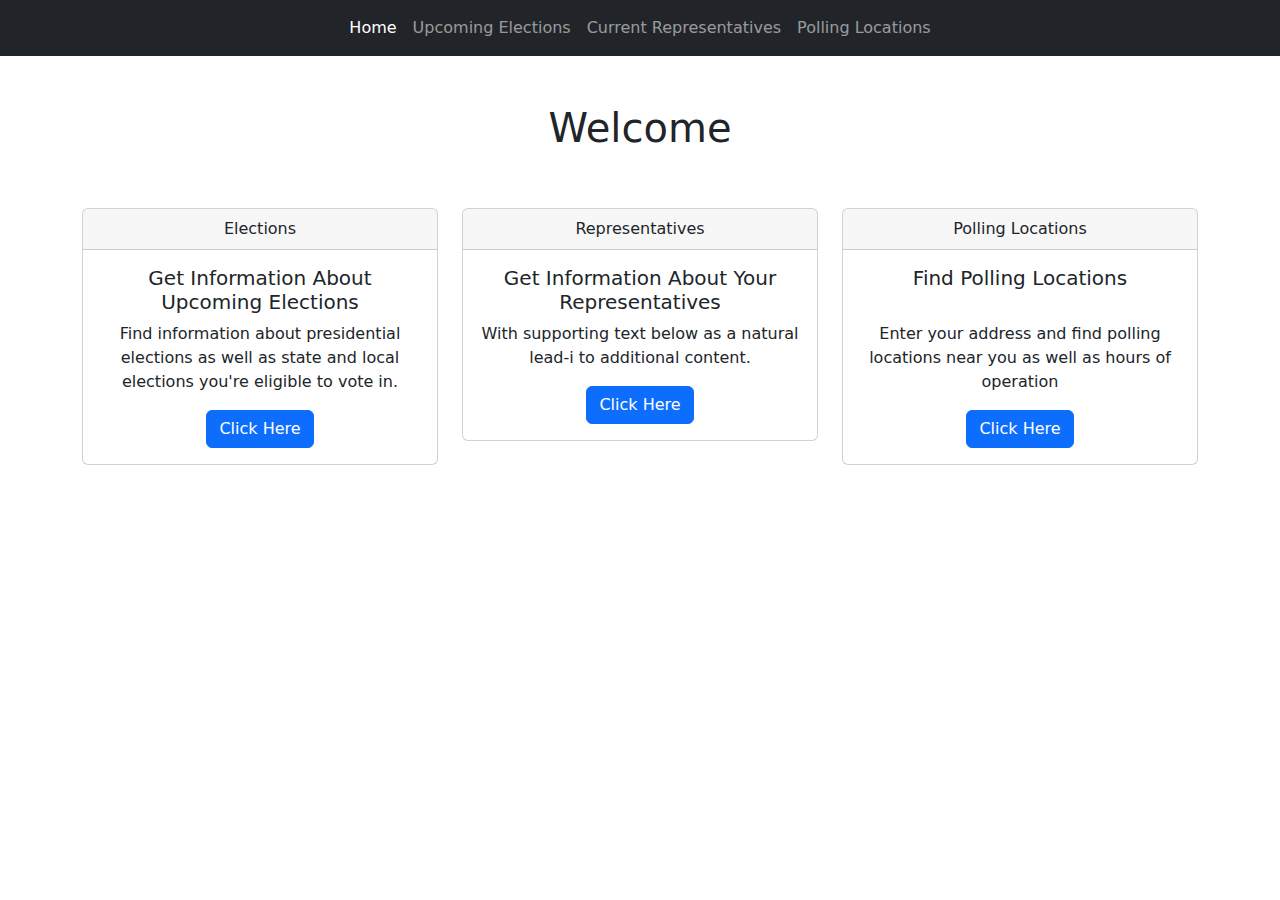
==== index.html @ c1dff25d "initial project commit" ====
<!DOCTYPE html>
<html lang="en">

<head>
	<meta charset="UTF-8">
	<meta http-equiv="X-UA-Compatible" content="IE=edge">
	<meta name="viewport" content="width=device-width, initial-scale=1.0">
	<link rel="stylesheet" type="text/css" href="css/bootstrap.min.css">
	<link rel="stylesheet" href="css/style.css">

	<script type="text/javascript" src="js/bootstrap.bundle.min.js"></script>

	<title>Welcome</title>
</head>

<body>
	<nav class="navbar navbar-expand-lg navbar-dark bg-dark">
		<div class="container-fluid">
			<button class="navbar-toggler" type="button" data-bs-toggle="collapse" data-bs-target="#navbarColor01"
				aria-controls="navbarColor01" aria-expanded="false" aria-label="Toggle navigation">
				<span class="navbar-toggler-icon"></span>
			</button>
			<div class="collapse navbar-collapse justify-content-center" id="navbarColor01">
				<ul class="navbar-nav mb-2 mb-lg-0">
					<li class="nav-item">
						<a class="nav-link active" aria-current="page" href="index.html">Home</a>
					</li>
					<li class="nav-item">
						<a class="nav-link" href="upcomingElections.html">Upcoming Elections</a>
					</li>
					<li class="nav-item">
						<a class="nav-link" href="representatives.html">Current Representatives</a>
					</li>
					<li class="nav-item">
						<a class="nav-link" href="#">Polling Locations</a>
					</li>
				</ul>
			</div>
		</div>
	</nav>

	<div class="container">
		<div class="mt-5">
			<div class="row">
				<div class="col text-center">
					<h1>Welcome</h1>
				</div>
			</div>
			<div class="row mt-5">
				<div class="col-sm-4">
					<div class="card text-center">
						<div class="card-header">Elections</div>
						<div class="card-body">
							<h5 class="card-title">Get Information About Upcoming Elections</h5>
							<p class="card-text">Find information about presidential elections as well as state and local elections you're eligible to vote in.</p>
							<a href="upcomingElections.html" class="btn btn-primary">Click Here</a>
						</div>
					</div>
				</div>
				<div class="col-sm-4">
					<div class="card text-center">
						<div class="card-header">Representatives</div>
						<div class="card-body">
							<h5 class="card-title">Get Information About Your Representatives</h5>
							<p class="card-text">With supporting text below as a natural lead-i to additional content.</p>
							<a href="representatives.html" class="btn btn-primary">Click Here</a>
						</div>
					</div>
				</div>
				<div class="col-sm-4">
					<div class="card text-center">
						<div class="card-header">Polling Locations</div>
						<div class="card-body">
							<h5 class="card-title">Find Polling Locations</h5>
							<br>
							<p class="card-text">Enter your address and find polling locations near you as well as hours of operation</p>
							<a href="#" class="btn btn-primary">Click Here</a>
						</div>
					</div>
				</div>
			</div>
		</div>
	</div>

</body>

</html>
---- css/style.css ----
.representativesTable {
    table-layout: fixed;
    word-wrap: break-word;
}

.socialMediaLink {
    color: inherit;
    padding: 5px;
}

.youtube {
    color: #ff0000
}

.facebook {
    color: #159ff9;
}

.twitter {
    color: #1e9bf0;
}
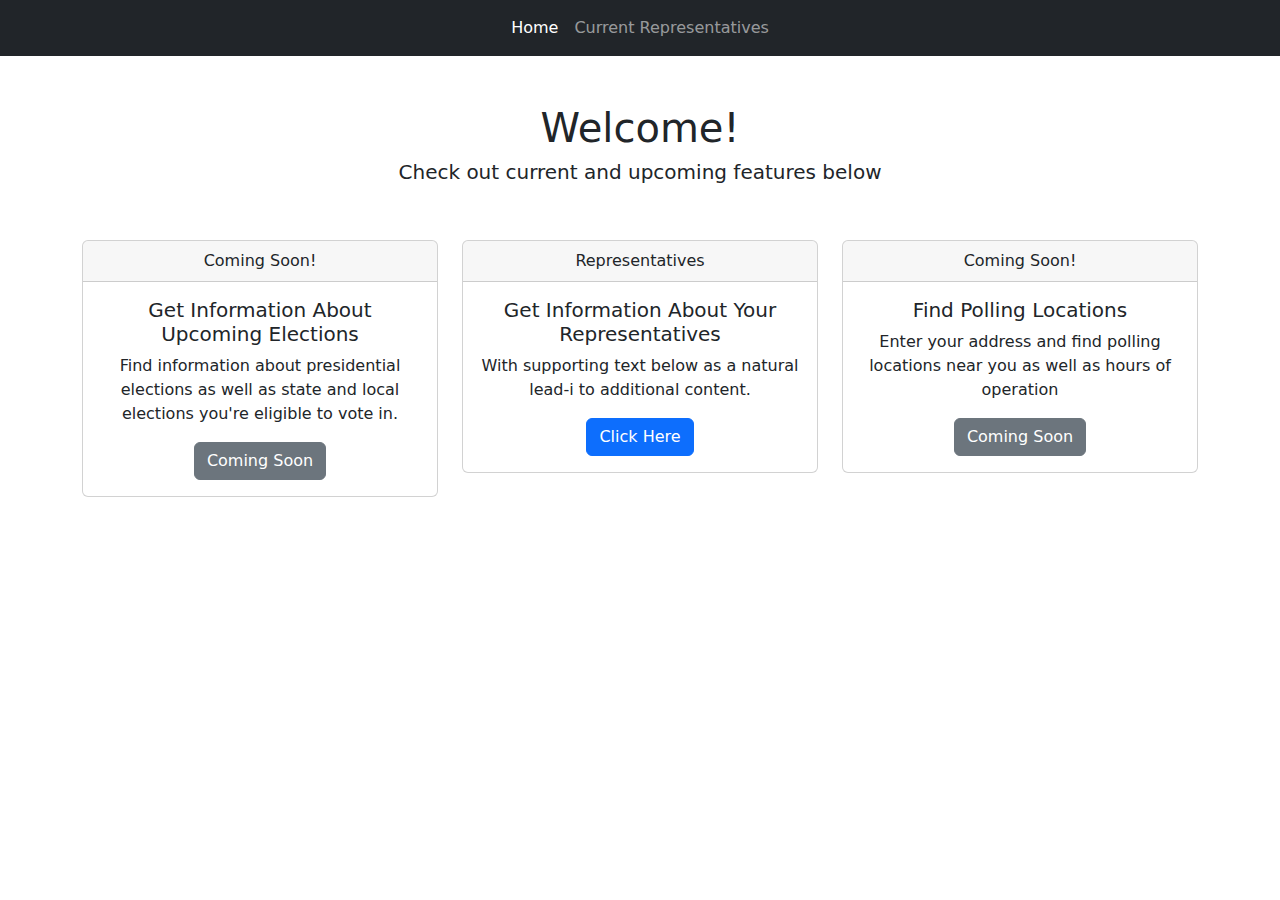
==== commit aad07db6: "- add fed, state, local filter - create clickable badges to navigate to desired rep level - remove u" ====
--- a/index.html
+++ b/index.html
@@ -25,15 +25,15 @@
 					<li class="nav-item">
 						<a class="nav-link active" aria-current="page" href="index.html">Home</a>
 					</li>
-					<li class="nav-item">
+					<!-- <li class="nav-item">
 						<a class="nav-link" href="upcomingElections.html">Upcoming Elections</a>
-					</li>
+					</li> -->
 					<li class="nav-item">
 						<a class="nav-link" href="representatives.html">Current Representatives</a>
 					</li>
-					<li class="nav-item">
+					<!-- <li class="nav-item">
 						<a class="nav-link" href="#">Polling Locations</a>
-					</li>
+					</li> -->
 				</ul>
 			</div>
 		</div>
@@ -43,17 +43,19 @@
 		<div class="mt-5">
 			<div class="row">
 				<div class="col text-center">
-					<h1>Welcome</h1>
+					<h1>Welcome!</h1>
+					<h5>Check out current and upcoming features below</h5>
 				</div>
 			</div>
 			<div class="row mt-5">
 				<div class="col-sm-4">
 					<div class="card text-center">
-						<div class="card-header">Elections</div>
+						<div class="card-header">Coming Soon!</div>
 						<div class="card-body">
 							<h5 class="card-title">Get Information About Upcoming Elections</h5>
 							<p class="card-text">Find information about presidential elections as well as state and local elections you're eligible to vote in.</p>
-							<a href="upcomingElections.html" class="btn btn-primary">Click Here</a>
+							<!-- <a href="upcomingElections.html" class="btn btn-primary">Click Here</a> -->
+							<a href="#" class="btn btn-secondary">Coming Soon</a>
 						</div>
 					</div>
 				</div>
@@ -69,12 +71,12 @@
 				</div>
 				<div class="col-sm-4">
 					<div class="card text-center">
-						<div class="card-header">Polling Locations</div>
+						<div class="card-header">Coming Soon!</div>
 						<div class="card-body">
 							<h5 class="card-title">Find Polling Locations</h5>
-							<br>
 							<p class="card-text">Enter your address and find polling locations near you as well as hours of operation</p>
-							<a href="#" class="btn btn-primary">Click Here</a>
+							<!-- <a href="#" class="btn btn-primary">Click Here</a> -->
+							<a href="#" class="btn btn-secondary">Coming Soon</a>
 						</div>
 					</div>
 				</div>
--- a/css/style.css
+++ b/css/style.css
@@ -18,4 +18,15 @@
 
 .twitter {
     color: #1e9bf0;
-}+}
+
+.repsButton[aria-expanded="true"] {
+    background-color: #198754;
+}
+
+#btn-back-to-top {
+    position: fixed;
+    bottom: 20px;
+    right: 20px;
+    display: none;
+  }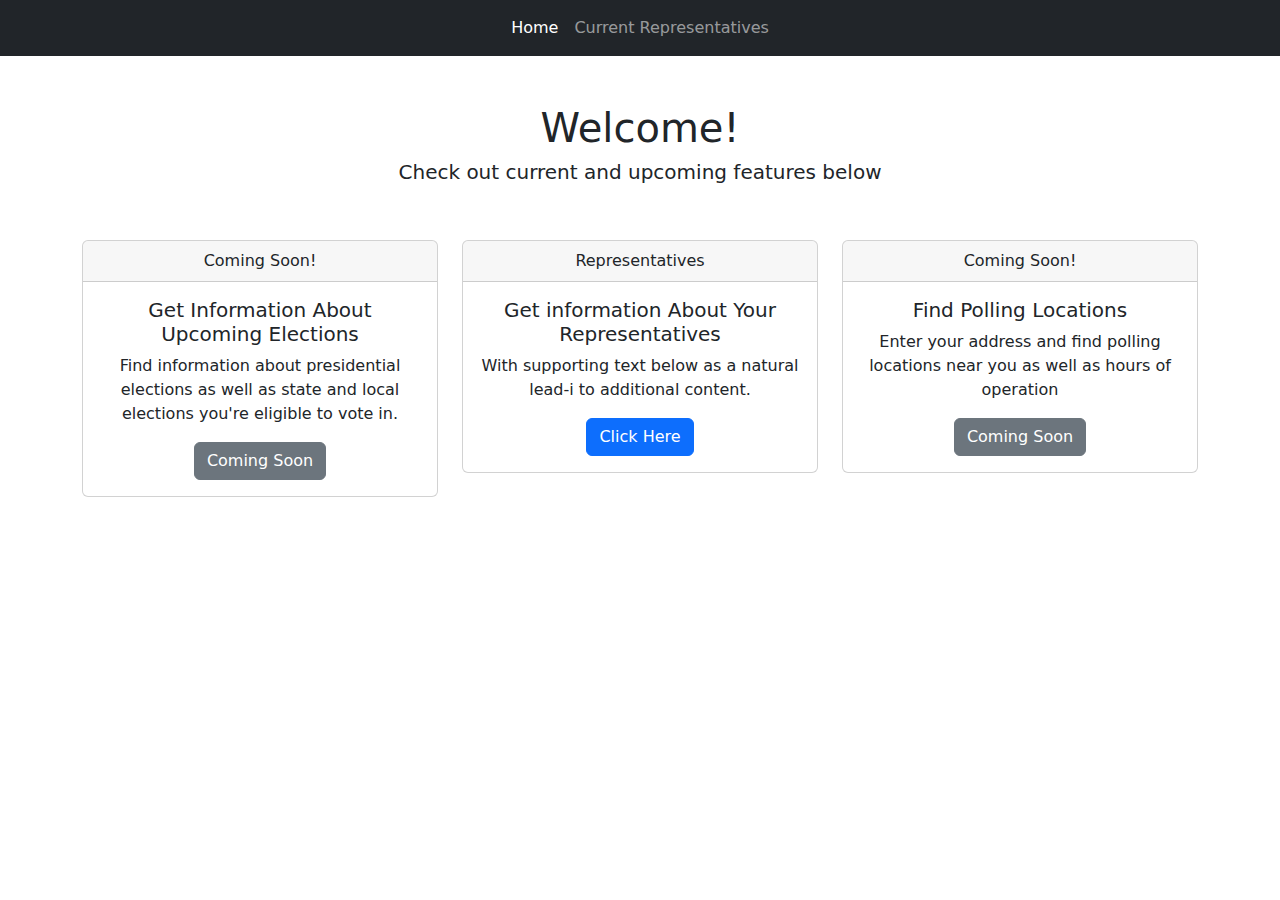
==== commit ac92706d: "update Index" ====
--- a/index.html
+++ b/index.html
@@ -63,7 +63,7 @@
 					<div class="card text-center">
 						<div class="card-header">Representatives</div>
 						<div class="card-body">
-							<h5 class="card-title">Get Information About Your Representatives</h5>
+							<h5 class="card-title">Get information About Your Representatives</h5>
 							<p class="card-text">With supporting text below as a natural lead-i to additional content.</p>
 							<a href="representatives.html" class="btn btn-primary">Click Here</a>
 						</div>
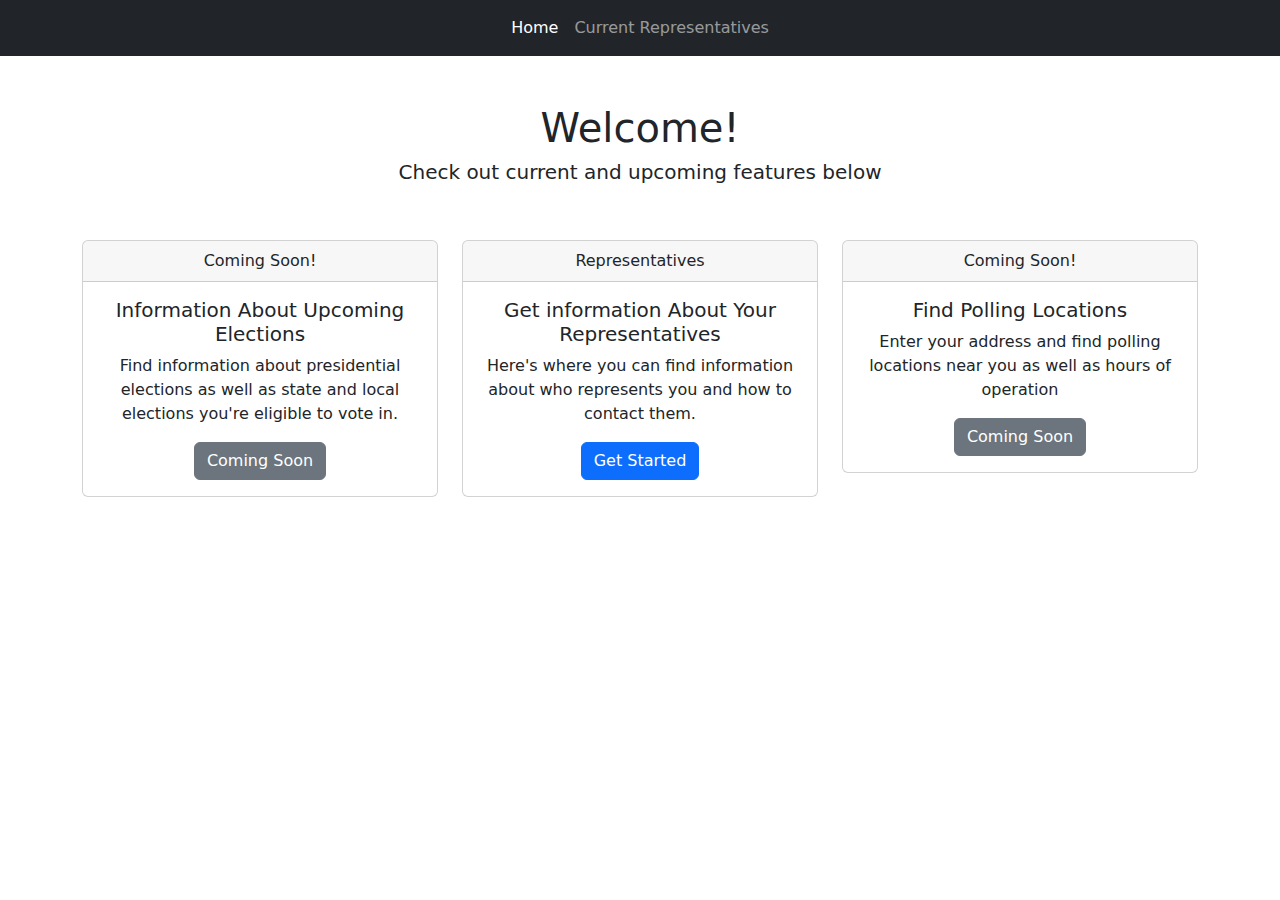
==== commit 091ac16f: "update representatives card on homepage" ====
--- a/index.html
+++ b/index.html
@@ -52,7 +52,7 @@
 					<div class="card text-center">
 						<div class="card-header">Coming Soon!</div>
 						<div class="card-body">
-							<h5 class="card-title">Get Information About Upcoming Elections</h5>
+							<h5 class="card-title">Information About Upcoming Elections</h5>
 							<p class="card-text">Find information about presidential elections as well as state and local elections you're eligible to vote in.</p>
 							<!-- <a href="upcomingElections.html" class="btn btn-primary">Click Here</a> -->
 							<a href="#" class="btn btn-secondary">Coming Soon</a>
@@ -64,8 +64,8 @@
 						<div class="card-header">Representatives</div>
 						<div class="card-body">
 							<h5 class="card-title">Get information About Your Representatives</h5>
-							<p class="card-text">With supporting text below as a natural lead-i to additional content.</p>
-							<a href="representatives.html" class="btn btn-primary">Click Here</a>
+							<p class="card-text">Here's where you can find information about who represents you and how to contact them.</p>
+							<a href="representatives.html" class="btn btn-primary">Get Started</a>
 						</div>
 					</div>
 				</div>
